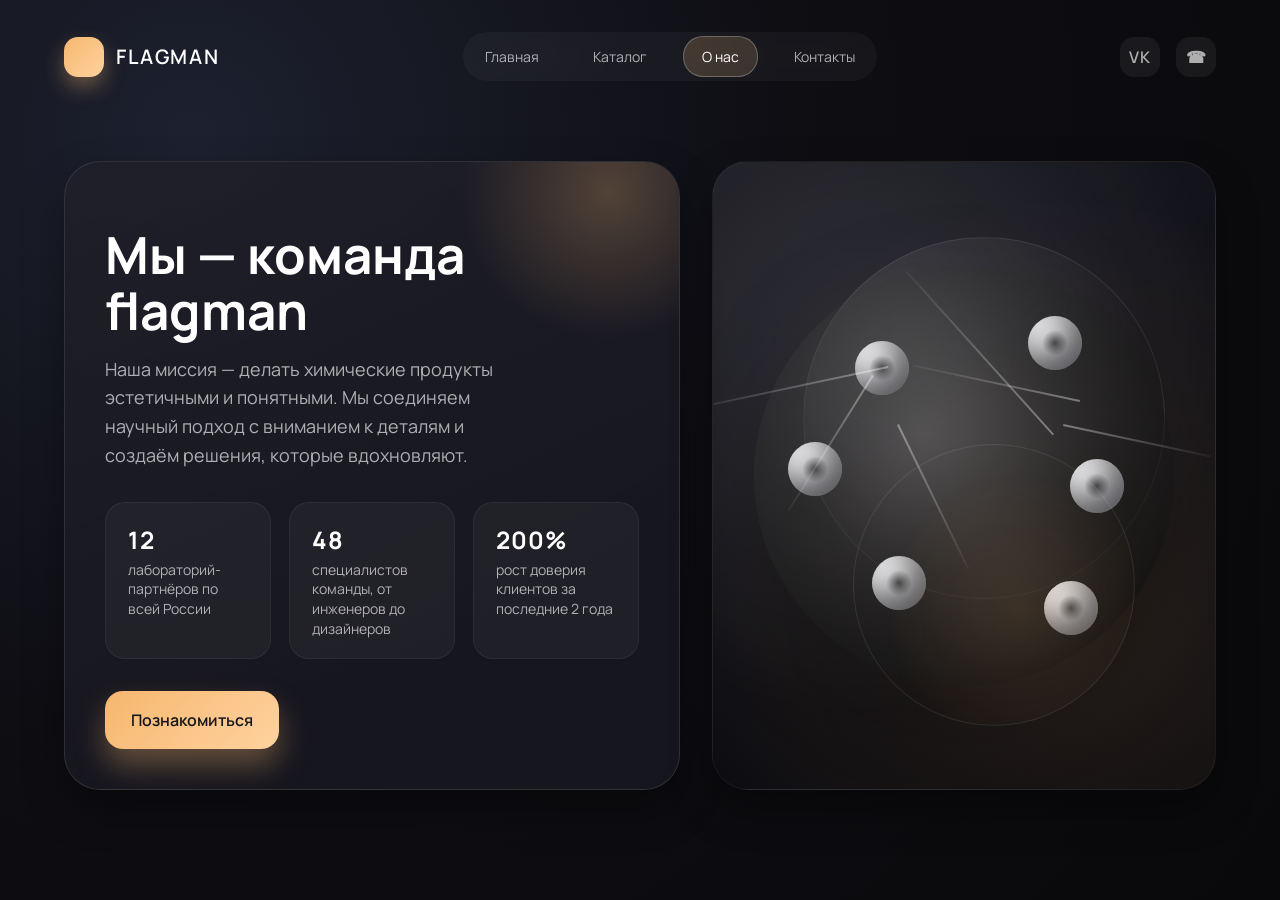
==== pages/about.html @ 13f6aa54 "Create flagman landing hero and scaffold pages" ====
<!DOCTYPE html>
<html lang="ru">
  <head>
    <meta charset="UTF-8" />
    <meta name="viewport" content="width=device-width, initial-scale=1.0" />
    <title>О компании — flagman</title>
    <link rel="preconnect" href="https://fonts.googleapis.com" />
    <link rel="preconnect" href="https://fonts.gstatic.com" crossorigin />
    <link href="https://fonts.googleapis.com/css2?family=Manrope:wght@400;500;600;700&display=swap" rel="stylesheet" />
    <link rel="stylesheet" href="../assets/css/style.css" />
  </head>
  <body>
    <header>
      <nav class="navbar">
        <a class="brand" href="../index.html">flagman</a>
        <div class="nav-links">
          <a class="nav-link" href="../index.html">Главная</a>
          <a class="nav-link" href="catalog.html">Каталог</a>
          <a class="nav-link is-active" href="about.html">О нас</a>
          <a class="nav-link" href="contacts.html">Контакты</a>
        </div>
        <div class="social-links">
          <a class="social-circle" href="https://vk.com">VK</a>
          <a class="social-circle" href="tel:+73472000000">☎</a>
        </div>
      </nav>
    </header>
    <main class="main-wrapper">
      <section class="hero">
        <div class="hero-card">
          <h1>Мы — команда flagman</h1>
          <p>
            Наша миссия — делать химические продукты эстетичными и понятными. Мы соединяем научный подход с вниманием к деталям и
            создаём решения, которые вдохновляют.
          </p>
          <div class="stats-grid">
            <article class="stat-card">
              <strong>12</strong>
              <span>лабораторий-партнёров по всей России</span>
            </article>
            <article class="stat-card">
              <strong>48</strong>
              <span>специалистов команды, от инженеров до дизайнеров</span>
            </article>
            <article class="stat-card">
              <strong>200%</strong>
              <span>рост доверия клиентов за последние 2&nbsp;года</span>
            </article>
          </div>
          <a class="cta-button" href="contacts.html">Познакомиться</a>
        </div>
        <div class="hero-visual" aria-hidden="true">
          <div class="molecule">
            <span class="atom"></span>
            <span class="atom"></span>
            <span class="atom"></span>
            <span class="atom"></span>
            <span class="atom"></span>
            <span class="atom"></span>
            <span class="connector"></span>
            <span class="connector"></span>
            <span class="connector"></span>
            <span class="connector"></span>
            <span class="connector"></span>
            <span class="connector"></span>
          </div>
        </div>
      </section>
    </main>
  </body>
</html>
---- assets/css/style.css ----
:root {
  color-scheme: dark;
  --background: #0f0f12;
  --surface: #1b1b21;
  --surface-highlight: #20202a;
  --text-primary: #ffffff;
  --text-secondary: rgba(255, 255, 255, 0.65);
  --accent: #f6b76f;
  --accent-strong: #ffd29f;
  --border-soft: rgba(255, 255, 255, 0.1);
  --border-strong: rgba(255, 255, 255, 0.25);
  --shadow-soft: 0 20px 40px rgba(0, 0, 0, 0.35);
  --font-sans: "Manrope", "Inter", "Segoe UI", sans-serif;
}

* {
  box-sizing: border-box;
}

body {
  margin: 0;
  min-height: 100vh;
  font-family: var(--font-sans);
  background: radial-gradient(circle at 15% 15%, #1d202f 0%, #0e0e13 45%, #09090b 100%);
  color: var(--text-primary);
  display: flex;
  flex-direction: column;
}

a {
  color: inherit;
  text-decoration: none;
}

header {
  padding: 32px 64px;
}

.main-wrapper {
  flex: 1;
  display: flex;
  flex-direction: column;
  padding: 0 64px 64px;
}

.navbar {
  display: flex;
  align-items: center;
  justify-content: space-between;
  max-width: 1200px;
  margin: 0 auto;
}

.brand {
  display: inline-flex;
  align-items: center;
  gap: 12px;
  font-weight: 600;
  font-size: 20px;
  letter-spacing: 0.08em;
  text-transform: uppercase;
}

.brand::before {
  content: "";
  width: 40px;
  height: 40px;
  border-radius: 14px;
  background: linear-gradient(135deg, var(--accent), var(--accent-strong));
  box-shadow: 0 10px 20px rgba(246, 183, 111, 0.35);
}

.nav-links {
  display: flex;
  align-items: center;
  gap: 18px;
  padding: 4px;
  background: rgba(255, 255, 255, 0.04);
  border-radius: 24px;
  backdrop-filter: blur(8px);
}

.nav-link {
  padding: 10px 18px;
  border-radius: 20px;
  font-size: 14px;
  color: var(--text-secondary);
  transition: color 0.25s ease, background-color 0.25s ease;
}

.nav-link.is-active {
  background: linear-gradient(135deg, rgba(246, 183, 111, 0.2), rgba(255, 210, 159, 0.15));
  color: var(--text-primary);
  border: 1px solid var(--border-strong);
}

.nav-link:hover {
  color: var(--text-primary);
}

.social-links {
  display: flex;
  align-items: center;
  gap: 16px;
}

.social-circle {
  width: 40px;
  height: 40px;
  border-radius: 14px;
  display: flex;
  align-items: center;
  justify-content: center;
  background: rgba(255, 255, 255, 0.06);
  color: var(--text-secondary);
  font-weight: 600;
  letter-spacing: 0.04em;
  transition: transform 0.3s ease, background 0.3s ease;
}

.social-circle:hover {
  transform: translateY(-4px);
  background: rgba(255, 255, 255, 0.12);
}

.hero {
  display: grid;
  grid-template-columns: 1.1fr 0.9fr;
  gap: 32px;
  align-items: stretch;
  max-width: 1200px;
  margin: 48px auto 0;
}

.hero-card {
  background: linear-gradient(155deg, rgba(32, 32, 42, 0.85) 0%, rgba(23, 23, 31, 0.95) 75%);
  border-radius: 36px;
  padding: 40px;
  border: 1px solid var(--border-soft);
  box-shadow: var(--shadow-soft);
  position: relative;
  overflow: hidden;
  isolation: isolate;
}

.hero-card::before {
  content: "";
  position: absolute;
  inset: -120px -80px auto auto;
  width: 300px;
  height: 300px;
  background: radial-gradient(circle, rgba(246, 183, 111, 0.25), transparent 70%);
  z-index: -1;
}

.hero-card header {
  padding: 0;
  margin-bottom: 36px;
}

.hero-card-nav {
  display: flex;
  gap: 12px;
  background: rgba(255, 255, 255, 0.04);
  border-radius: 20px;
  padding: 6px;
  width: fit-content;
}

.hero-card-nav a {
  padding: 10px 16px;
  border-radius: 16px;
  font-size: 13px;
  color: var(--text-secondary);
  transition: background 0.25s ease, color 0.25s ease;
}

.hero-card-nav a.is-active {
  background: rgba(255, 255, 255, 0.12);
  color: var(--text-primary);
}

.hero-card h1 {
  font-size: clamp(36px, 4vw, 54px);
  line-height: 1.1;
  margin: 24px 0 16px;
}

.hero-card p {
  color: var(--text-secondary);
  margin: 0 0 32px;
  font-size: 18px;
  line-height: 1.6;
  max-width: 420px;
}

.stats-grid {
  display: grid;
  grid-template-columns: repeat(3, minmax(0, 1fr));
  gap: 18px;
  margin-bottom: 32px;
}

.stat-card {
  background: rgba(255, 255, 255, 0.04);
  border-radius: 20px;
  padding: 20px 22px;
  border: 1px solid rgba(255, 255, 255, 0.06);
  display: flex;
  flex-direction: column;
  gap: 4px;
}

.stat-card strong {
  font-size: 24px;
  letter-spacing: 0.04em;
}

.stat-card span {
  color: var(--text-secondary);
  font-size: 14px;
  line-height: 1.4;
}

.cta-button {
  display: inline-flex;
  align-items: center;
  justify-content: center;
  gap: 12px;
  padding: 18px 26px;
  font-size: 16px;
  font-weight: 600;
  color: #16161d;
  background: linear-gradient(135deg, var(--accent), var(--accent-strong));
  border-radius: 18px;
  border: none;
  cursor: pointer;
  transition: transform 0.3s ease, box-shadow 0.3s ease;
  box-shadow: 0 16px 30px rgba(246, 183, 111, 0.35);
}

.cta-button:hover {
  transform: translateY(-2px);
  box-shadow: 0 20px 40px rgba(246, 183, 111, 0.45);
}

.hero-visual {
  position: relative;
  border-radius: 36px;
  background: radial-gradient(circle at 30% 30%, rgba(255, 255, 255, 0.12), transparent 65%),
    radial-gradient(circle at 70% 70%, rgba(246, 183, 111, 0.12), transparent 72%),
    linear-gradient(160deg, rgba(24, 24, 32, 0.92), rgba(9, 9, 13, 0.96));
  border: 1px solid rgba(255, 255, 255, 0.05);
  overflow: hidden;
  min-height: 520px;
  display: flex;
  align-items: center;
  justify-content: center;
  box-shadow: var(--shadow-soft);
}

.hero-visual::before,
.hero-visual::after {
  content: "";
  position: absolute;
  border-radius: 50%;
  border: 1px solid rgba(255, 255, 255, 0.15);
  opacity: 0.6;
}

.hero-visual::before {
  width: 360px;
  height: 360px;
  top: 12%;
  left: 18%;
  background: radial-gradient(circle at 30% 30%, rgba(255, 255, 255, 0.2), transparent 65%);
}

.hero-visual::after {
  width: 280px;
  height: 280px;
  bottom: 10%;
  right: 16%;
  background: radial-gradient(circle at 60% 60%, rgba(246, 183, 111, 0.2), transparent 60%);
}

.molecule {
  position: relative;
  width: 420px;
  aspect-ratio: 1;
  border-radius: 50%;
  background: radial-gradient(circle at 40% 40%, rgba(255, 255, 255, 0.15), rgba(0, 0, 0, 0.65));
  display: grid;
  place-items: center;
  filter: drop-shadow(0 24px 40px rgba(0, 0, 0, 0.55));
}

.atom {
  position: absolute;
  width: 54px;
  height: 54px;
  border-radius: 50%;
  background: linear-gradient(145deg, rgba(255, 255, 255, 0.92), rgba(180, 180, 189, 0.85));
  box-shadow: inset -12px -12px 24px rgba(0, 0, 0, 0.45);
}

.atom::after {
  content: "";
  position: absolute;
  inset: 14px;
  border-radius: 50%;
  background: radial-gradient(circle, rgba(0, 0, 0, 0.6), transparent 70%);
}

.atom:nth-child(1) { top: 18%; left: 24%; }
.atom:nth-child(2) { top: 12%; right: 22%; }
.atom:nth-child(3) { top: 42%; left: 8%; }
.atom:nth-child(4) { top: 46%; right: 12%; }
.atom:nth-child(5) { bottom: 18%; left: 28%; }
.atom:nth-child(6) { bottom: 12%; right: 18%; }

.connector {
  position: absolute;
  width: 2px;
  background: linear-gradient(180deg, rgba(255, 255, 255, 0.45), rgba(255, 255, 255, 0.05));
  transform-origin: top left;
  opacity: 0.85;
}

.connector:nth-child(7) { top: 26%; left: 28%; height: 160px; transform: rotate(32deg); }
.connector:nth-child(8) { top: 24%; left: 32%; height: 210px; transform: rotate(78deg); }
.connector:nth-child(9) { top: 32%; right: 22%; height: 170px; transform: rotate(102deg); }
.connector:nth-child(10) { top: 40%; right: 28%; height: 220px; transform: rotate(138deg); }
.connector:nth-child(11) { bottom: 24%; left: 34%; height: 160px; transform: rotate(-26deg); }
.connector:nth-child(12) { bottom: 26%; right: 26%; height: 150px; transform: rotate(-78deg); }

@media (max-width: 1200px) {
  header {
    padding: 32px;
  }

  .main-wrapper {
    padding: 0 32px 48px;
  }

  .hero {
    grid-template-columns: 1fr;
  }

  .hero-visual {
    order: -1;
    min-height: 400px;
  }

  .molecule {
    width: min(420px, 75vw);
  }
}

@media (max-width: 768px) {
  header {
    padding: 24px 20px;
  }

  .main-wrapper {
    padding: 0 20px 40px;
  }

  .navbar {
    flex-direction: column;
    gap: 24px;
  }

  .nav-links {
    width: 100%;
    justify-content: center;
  }

  .hero-card {
    padding: 32px;
  }

  .stats-grid {
    grid-template-columns: 1fr;
  }

  .hero-visual {
    border-radius: 28px;
  }
}

@media (max-width: 480px) {
  .nav-links {
    flex-wrap: wrap;
    gap: 12px;
  }

  .hero-card-nav {
    flex-wrap: wrap;
  }

  .cta-button {
    width: 100%;
  }
}

.stat-card input {
  margin-top: 8px;
  padding: 14px 16px;
  border-radius: 14px;
  border: 1px solid rgba(255, 255, 255, 0.08);
  background: rgba(255, 255, 255, 0.04);
  color: var(--text-primary);
  font-size: 15px;
  font-family: inherit;
}

.stat-card input::placeholder {
  color: rgba(255, 255, 255, 0.45);
}

.stat-card input:focus {
  outline: none;
  border-color: rgba(246, 183, 111, 0.45);
  box-shadow: 0 0 0 3px rgba(246, 183, 111, 0.2);
}

form.stats-grid {
  margin-bottom: 28px;
}

.stats-grid .cta-button {
  grid-column: span 3;
  justify-self: start;
  border: none;
}

@media (max-width: 768px) {
  .stats-grid .cta-button {
    grid-column: span 1;
    justify-self: stretch;
  }
}
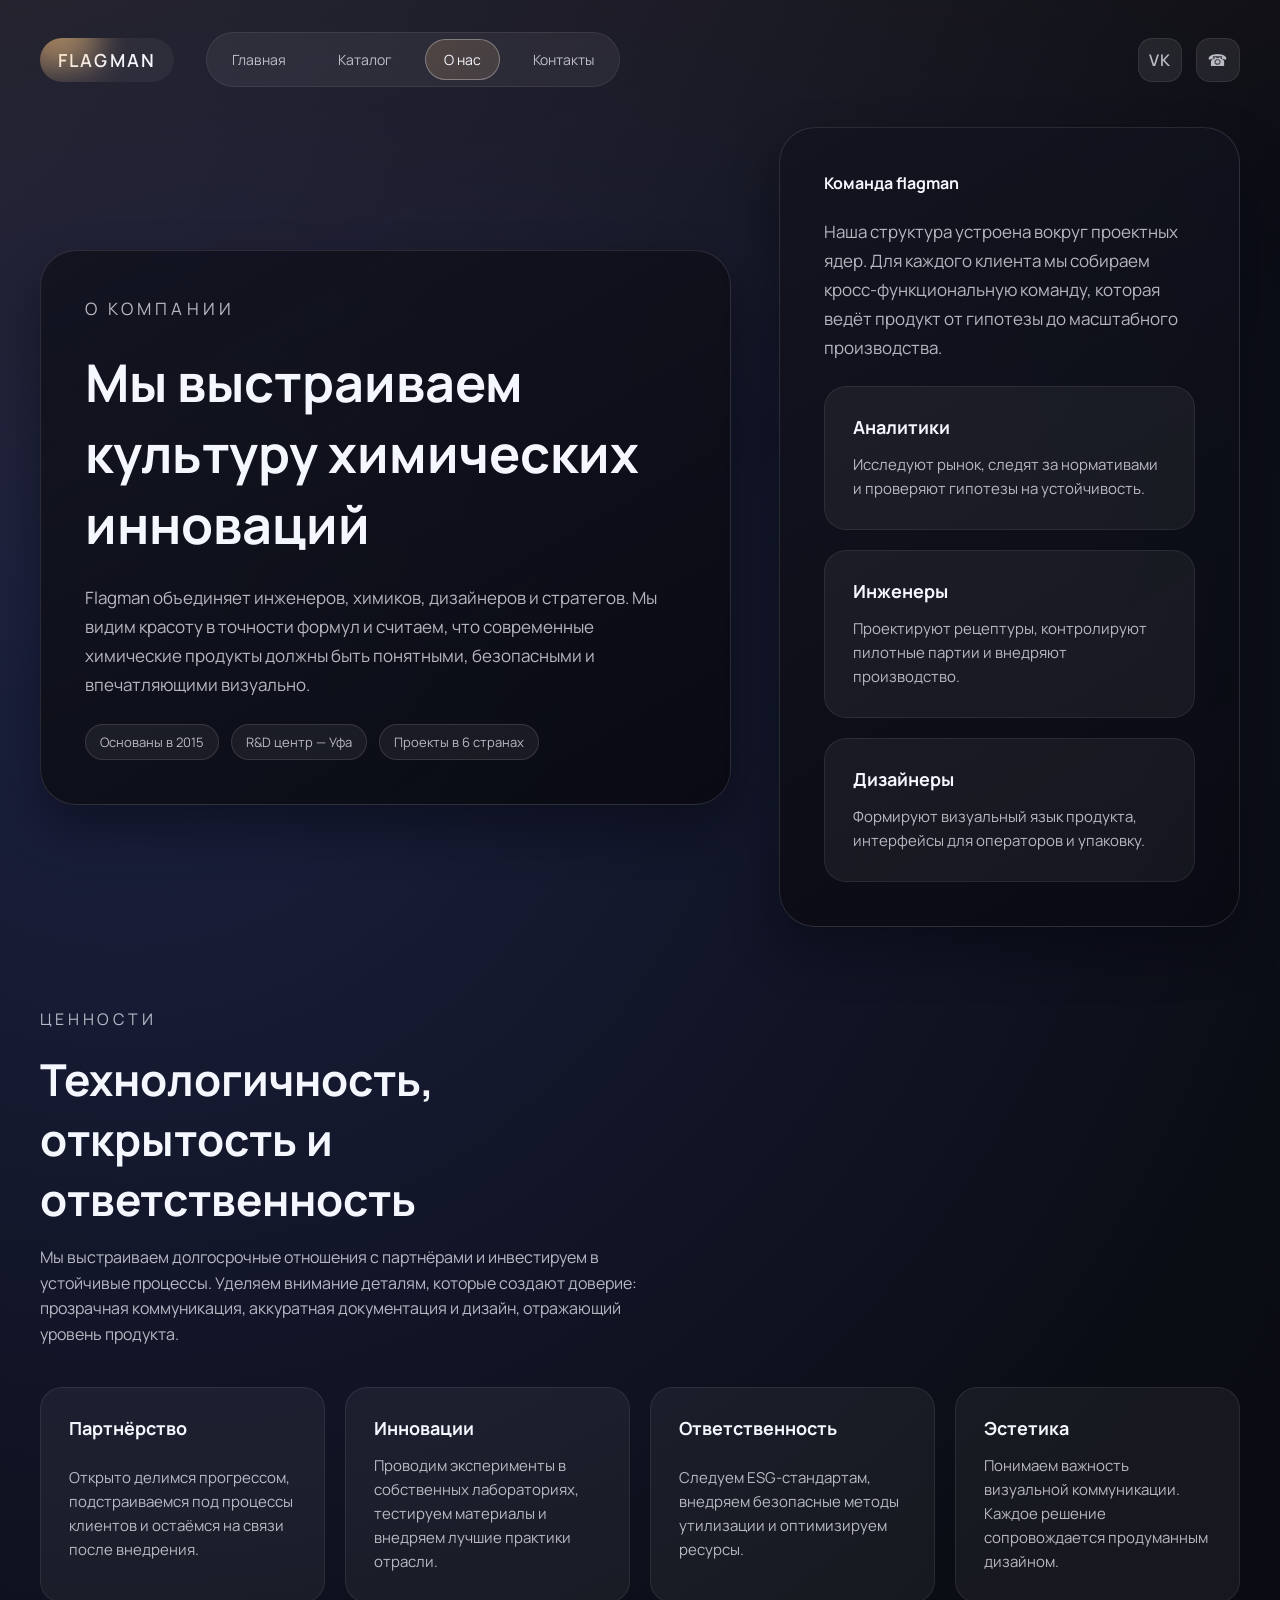
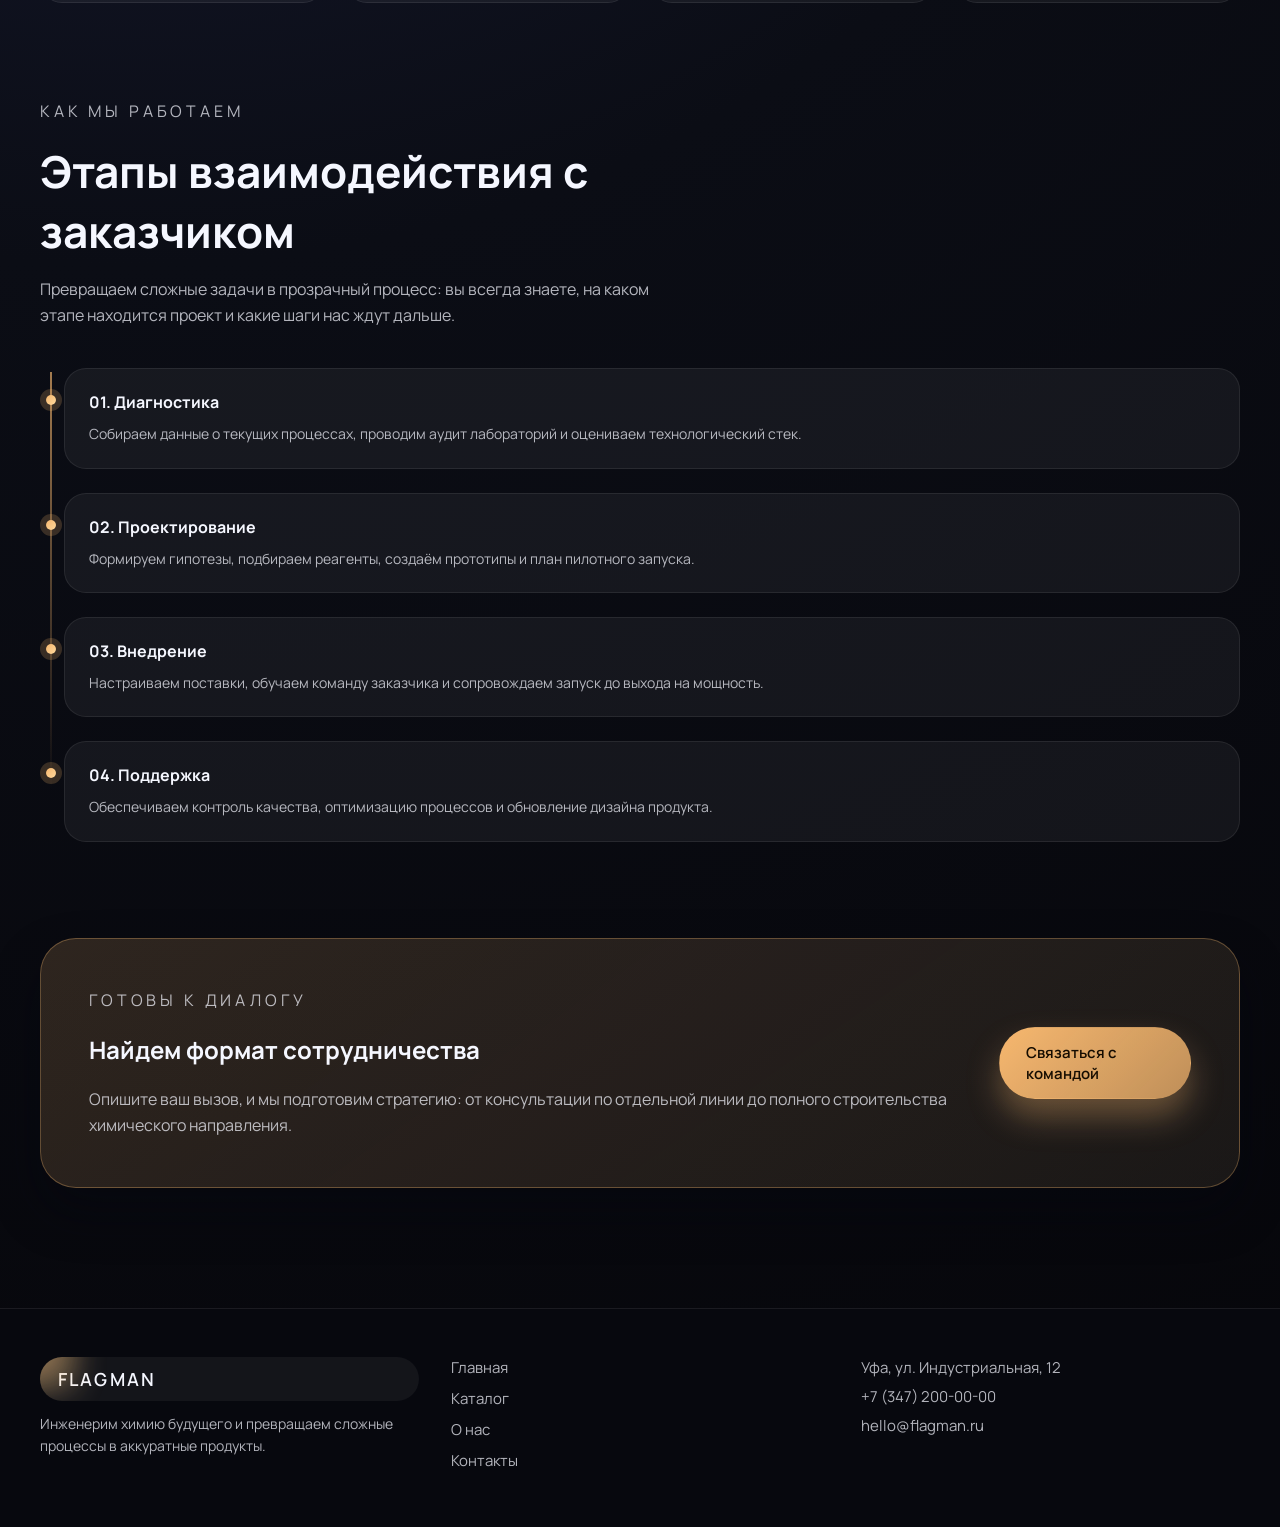
==== commit 53d7badf: "Refine layout and content across Flagman site" ====
--- a/pages/about.html
+++ b/pages/about.html
@@ -6,66 +6,163 @@
     <title>О компании — flagman</title>
     <link rel="preconnect" href="https://fonts.googleapis.com" />
     <link rel="preconnect" href="https://fonts.gstatic.com" crossorigin />
-    <link href="https://fonts.googleapis.com/css2?family=Manrope:wght@400;500;600;700&display=swap" rel="stylesheet" />
+    <link
+      href="https://fonts.googleapis.com/css2?family=Manrope:wght@400;500;600;700&display=swap"
+      rel="stylesheet"
+    />
     <link rel="stylesheet" href="../assets/css/style.css" />
   </head>
   <body>
-    <header>
-      <nav class="navbar">
-        <a class="brand" href="../index.html">flagman</a>
-        <div class="nav-links">
-          <a class="nav-link" href="../index.html">Главная</a>
-          <a class="nav-link" href="catalog.html">Каталог</a>
-          <a class="nav-link is-active" href="about.html">О нас</a>
-          <a class="nav-link" href="contacts.html">Контакты</a>
+    <header class="site-header">
+      <div class="container">
+        <nav class="navbar" aria-label="Основная навигация">
+          <a class="brand" href="../index.html">flagman</a>
+          <div class="navbar__menu">
+            <a class="menu-link" href="../index.html">Главная</a>
+            <a class="menu-link" href="catalog.html">Каталог</a>
+            <a class="menu-link is-current" href="about.html">О нас</a>
+            <a class="menu-link" href="contacts.html">Контакты</a>
+          </div>
+          <div class="navbar__actions">
+            <a class="circle-link" href="https://vk.com" aria-label="Мы во ВКонтакте">VK</a>
+            <a class="circle-link" href="tel:+73472000000" aria-label="Позвонить">☎</a>
+          </div>
+        </nav>
+      </div>
+    </header>
+
+    <main class="site-main">
+      <section class="page-hero">
+        <div class="container page-hero__layout">
+          <div class="page-hero__card">
+            <p class="eyebrow">О компании</p>
+            <h1>Мы выстраиваем культуру химических инноваций</h1>
+            <p>
+              Flagman объединяет инженеров, химиков, дизайнеров и стратегов. Мы видим красоту в точности формул и считаем, что современные химические продукты должны быть понятными, безопасными и впечатляющими визуально.
+            </p>
+            <div class="badge-list" role="list">
+              <span class="badge" role="listitem">Основаны в 2015</span>
+              <span class="badge" role="listitem">R&amp;D центр — Уфа</span>
+              <span class="badge" role="listitem">Проекты в 6 странах</span>
+            </div>
+          </div>
+          <div class="page-hero__card">
+            <strong>Команда flagman</strong>
+            <p>
+              Наша структура устроена вокруг проектных ядер. Для каждого клиента мы собираем кросс-функциональную команду, которая ведёт продукт от гипотезы до масштабного производства.
+            </p>
+            <div class="values-grid">
+              <div class="values-card">
+                <strong>Аналитики</strong>
+                <p>Исследуют рынок, следят за нормативами и проверяют гипотезы на устойчивость.</p>
+              </div>
+              <div class="values-card">
+                <strong>Инженеры</strong>
+                <p>Проектируют рецептуры, контролируют пилотные партии и внедряют производство.</p>
+              </div>
+              <div class="values-card">
+                <strong>Дизайнеры</strong>
+                <p>Формируют визуальный язык продукта, интерфейсы для операторов и упаковку.</p>
+              </div>
+            </div>
+          </div>
         </div>
-        <div class="social-links">
-          <a class="social-circle" href="https://vk.com">VK</a>
-          <a class="social-circle" href="tel:+73472000000">☎</a>
-        </div>
-      </nav>
-    </header>
-    <main class="main-wrapper">
-      <section class="hero">
-        <div class="hero-card">
-          <h1>Мы — команда flagman</h1>
-          <p>
-            Наша миссия — делать химические продукты эстетичными и понятными. Мы соединяем научный подход с вниманием к деталям и
-            создаём решения, которые вдохновляют.
-          </p>
-          <div class="stats-grid">
-            <article class="stat-card">
-              <strong>12</strong>
-              <span>лабораторий-партнёров по всей России</span>
+      </section>
+
+      <section class="section">
+        <div class="container">
+          <div class="section-header">
+            <p class="eyebrow">Ценности</p>
+            <h2>Технологичность, открытость и ответственность</h2>
+            <p>
+              Мы выстраиваем долгосрочные отношения с партнёрами и инвестируем в устойчивые процессы. Уделяем внимание деталям, которые создают доверие: прозрачная коммуникация, аккуратная документация и дизайн, отражающий уровень продукта.
+            </p>
+          </div>
+          <div class="values-grid">
+            <article class="values-card">
+              <strong>Партнёрство</strong>
+              <p>Открыто делимся прогрессом, подстраиваемся под процессы клиентов и остаёмся на связи после внедрения.</p>
             </article>
-            <article class="stat-card">
-              <strong>48</strong>
-              <span>специалистов команды, от инженеров до дизайнеров</span>
+            <article class="values-card">
+              <strong>Инновации</strong>
+              <p>Проводим эксперименты в собственных лабораториях, тестируем материалы и внедряем лучшие практики отрасли.</p>
             </article>
-            <article class="stat-card">
-              <strong>200%</strong>
-              <span>рост доверия клиентов за последние 2&nbsp;года</span>
+            <article class="values-card">
+              <strong>Ответственность</strong>
+              <p>Следуем ESG-стандартам, внедряем безопасные методы утилизации и оптимизируем ресурсы.</p>
+            </article>
+            <article class="values-card">
+              <strong>Эстетика</strong>
+              <p>Понимаем важность визуальной коммуникации. Каждое решение сопровождается продуманным дизайном.</p>
             </article>
           </div>
-          <a class="cta-button" href="contacts.html">Познакомиться</a>
         </div>
-        <div class="hero-visual" aria-hidden="true">
-          <div class="molecule">
-            <span class="atom"></span>
-            <span class="atom"></span>
-            <span class="atom"></span>
-            <span class="atom"></span>
-            <span class="atom"></span>
-            <span class="atom"></span>
-            <span class="connector"></span>
-            <span class="connector"></span>
-            <span class="connector"></span>
-            <span class="connector"></span>
-            <span class="connector"></span>
-            <span class="connector"></span>
+      </section>
+
+      <section class="section">
+        <div class="container">
+          <div class="section-header">
+            <p class="eyebrow">Как мы работаем</p>
+            <h2>Этапы взаимодействия с заказчиком</h2>
+            <p>
+              Превращаем сложные задачи в прозрачный процесс: вы всегда знаете, на каком этапе находится проект и какие шаги нас ждут дальше.
+            </p>
+          </div>
+          <div class="timeline">
+            <article class="timeline-item">
+              <strong>01. Диагностика</strong>
+              <p>Собираем данные о текущих процессах, проводим аудит лабораторий и оцениваем технологический стек.</p>
+            </article>
+            <article class="timeline-item">
+              <strong>02. Проектирование</strong>
+              <p>Формируем гипотезы, подбираем реагенты, создаём прототипы и план пилотного запуска.</p>
+            </article>
+            <article class="timeline-item">
+              <strong>03. Внедрение</strong>
+              <p>Настраиваем поставки, обучаем команду заказчика и сопровождаем запуск до выхода на мощность.</p>
+            </article>
+            <article class="timeline-item">
+              <strong>04. Поддержка</strong>
+              <p>Обеспечиваем контроль качества, оптимизацию процессов и обновление дизайна продукта.</p>
+            </article>
+          </div>
+        </div>
+      </section>
+
+      <section class="section cta">
+        <div class="container">
+          <div class="cta__card">
+            <div>
+              <p class="eyebrow">Готовы к диалогу</p>
+              <h2>Найдем формат сотрудничества</h2>
+              <p>
+                Опишите ваш вызов, и мы подготовим стратегию: от консультации по отдельной линии до полного строительства химического направления.
+              </p>
+            </div>
+            <a class="button button--accent" href="contacts.html">Связаться с командой</a>
           </div>
         </div>
       </section>
     </main>
+
+    <footer class="site-footer">
+      <div class="container footer__grid">
+        <div class="footer__brand">
+          <a class="brand" href="../index.html">flagman</a>
+          <p>Инженерим химию будущего и превращаем сложные процессы в аккуратные продукты.</p>
+        </div>
+        <div class="footer__links">
+          <a href="../index.html">Главная</a>
+          <a href="catalog.html">Каталог</a>
+          <a href="about.html">О нас</a>
+          <a href="contacts.html">Контакты</a>
+        </div>
+        <div class="footer__contact">
+          <span>Уфа, ул. Индустриальная, 12</span>
+          <a href="tel:+73472000000">+7 (347) 200-00-00</a>
+          <a href="mailto:hello@flagman.ru">hello@flagman.ru</a>
+        </div>
+      </div>
+    </footer>
   </body>
 </html>
--- a/assets/css/style.css
+++ b/assets/css/style.css
@@ -1,19 +1,26 @@
 :root {
   color-scheme: dark;
-  --background: #0f0f12;
-  --surface: #1b1b21;
-  --surface-highlight: #20202a;
-  --text-primary: #ffffff;
-  --text-secondary: rgba(255, 255, 255, 0.65);
+  --bg-primary: #07070b;
+  --bg-elevated: #11121b;
+  --bg-soft: rgba(255, 255, 255, 0.04);
+  --bg-gradient: radial-gradient(circle at 10% 20%, #1c2140 0%, #0b0d15 45%, #06060a 100%);
+  --text-primary: #f5f7ff;
+  --text-secondary: rgba(245, 247, 255, 0.72);
   --accent: #f6b76f;
-  --accent-strong: #ffd29f;
-  --border-soft: rgba(255, 255, 255, 0.1);
-  --border-strong: rgba(255, 255, 255, 0.25);
-  --shadow-soft: 0 20px 40px rgba(0, 0, 0, 0.35);
-  --font-sans: "Manrope", "Inter", "Segoe UI", sans-serif;
-}
-
-* {
+  --accent-strong: #ffd89b;
+  --outline: rgba(255, 255, 255, 0.12);
+  --outline-strong: rgba(255, 255, 255, 0.32);
+  --shadow: 0 24px 48px rgba(4, 7, 16, 0.45);
+  --radius-lg: 36px;
+  --radius-md: 22px;
+  --radius-sm: 14px;
+  --font-sans: "Manrope", "Inter", "Segoe UI", system-ui, -apple-system, sans-serif;
+  --transition: 0.25s ease;
+}
+
+*,
+*::before,
+*::after {
   box-sizing: border-box;
 }
 
@@ -21,423 +28,962 @@
   margin: 0;
   min-height: 100vh;
   font-family: var(--font-sans);
-  background: radial-gradient(circle at 15% 15%, #1d202f 0%, #0e0e13 45%, #09090b 100%);
+  background: var(--bg-gradient);
   color: var(--text-primary);
   display: flex;
   flex-direction: column;
 }
 
+body::before {
+  content: "";
+  position: fixed;
+  inset: 0;
+  background: linear-gradient(160deg, rgba(246, 183, 111, 0.08), transparent 55%);
+  pointer-events: none;
+  z-index: -1;
+}
+
 a {
   color: inherit;
   text-decoration: none;
 }
 
-header {
-  padding: 32px 64px;
-}
-
-.main-wrapper {
-  flex: 1;
-  display: flex;
-  flex-direction: column;
-  padding: 0 64px 64px;
+img {
+  max-width: 100%;
+  display: block;
+  border-radius: inherit;
+}
+
+p {
+  margin: 0;
+}
+
+.site-header {
+  padding: 32px 0 16px;
+}
+
+.container {
+  width: min(1200px, 100% - 64px);
+  margin: 0 auto;
 }
 
 .navbar {
   display: flex;
   align-items: center;
-  justify-content: space-between;
-  max-width: 1200px;
-  margin: 0 auto;
+  gap: 32px;
 }
 
 .brand {
   display: inline-flex;
   align-items: center;
   gap: 12px;
+  padding: 10px 18px;
+  border-radius: var(--radius-md);
+  background: rgba(255, 255, 255, 0.05);
+  letter-spacing: 0.12em;
   font-weight: 600;
-  font-size: 20px;
-  letter-spacing: 0.08em;
+  font-size: 18px;
   text-transform: uppercase;
+  position: relative;
+  overflow: hidden;
 }
 
 .brand::before {
   content: "";
-  width: 40px;
-  height: 40px;
-  border-radius: 14px;
-  background: linear-gradient(135deg, var(--accent), var(--accent-strong));
-  box-shadow: 0 10px 20px rgba(246, 183, 111, 0.35);
-}
-
-.nav-links {
+  position: absolute;
+  inset: -90% auto auto -10%;
+  width: 72px;
+  height: 72px;
+  background: linear-gradient(135deg, rgba(246, 183, 111, 0.9), rgba(255, 216, 155, 0.4));
+  filter: blur(16px);
+  opacity: 0.85;
+}
+
+.navbar__menu {
   display: flex;
   align-items: center;
-  gap: 18px;
-  padding: 4px;
-  background: rgba(255, 255, 255, 0.04);
-  border-radius: 24px;
-  backdrop-filter: blur(8px);
-}
-
-.nav-link {
+  gap: 14px;
+  padding: 6px;
+  background: rgba(255, 255, 255, 0.06);
+  border-radius: 999px;
+  border: 1px solid rgba(255, 255, 255, 0.08);
+  backdrop-filter: blur(10px);
+}
+
+.menu-link {
   padding: 10px 18px;
-  border-radius: 20px;
+  border-radius: 999px;
   font-size: 14px;
   color: var(--text-secondary);
-  transition: color 0.25s ease, background-color 0.25s ease;
-}
-
-.nav-link.is-active {
-  background: linear-gradient(135deg, rgba(246, 183, 111, 0.2), rgba(255, 210, 159, 0.15));
+  transition: background-color var(--transition), color var(--transition), border var(--transition);
+  border: 1px solid transparent;
+}
+
+.menu-link:hover {
   color: var(--text-primary);
-  border: 1px solid var(--border-strong);
-}
-
-.nav-link:hover {
+}
+
+.menu-link.is-current {
+  border-color: var(--outline-strong);
+  background: linear-gradient(135deg, rgba(246, 183, 111, 0.18), rgba(255, 216, 155, 0.12));
   color: var(--text-primary);
 }
 
-.social-links {
+.navbar__actions {
   display: flex;
   align-items: center;
+  gap: 14px;
+  margin-left: auto;
+}
+
+.circle-link {
+  width: 44px;
+  height: 44px;
+  border-radius: var(--radius-sm);
+  display: grid;
+  place-items: center;
+  background: rgba(255, 255, 255, 0.08);
+  color: var(--text-secondary);
+  font-weight: 600;
+  letter-spacing: 0.08em;
+  transition: transform var(--transition), background var(--transition), color var(--transition);
+  border: 1px solid rgba(255, 255, 255, 0.08);
+}
+
+.circle-link:hover {
+  transform: translateY(-4px);
+  background: rgba(255, 255, 255, 0.16);
+  color: var(--text-primary);
+}
+
+.site-main {
+  flex: 1;
+}
+
+.hero {
+  padding: 16px 0 88px;
+}
+
+.hero__grid {
+  display: grid;
+  grid-template-columns: minmax(0, 1.1fr) minmax(0, 0.9fr);
+  gap: 40px;
+  align-items: stretch;
+}
+
+.hero__card {
+  background: linear-gradient(160deg, rgba(22, 24, 36, 0.9), rgba(11, 12, 20, 0.98));
+  border-radius: var(--radius-lg);
+  padding: 48px;
+  border: 1px solid var(--outline);
+  box-shadow: var(--shadow);
+  position: relative;
+  overflow: hidden;
+  display: flex;
+  flex-direction: column;
+  gap: 32px;
+}
+
+.hero__card::before {
+  content: "";
+  position: absolute;
+  width: 360px;
+  height: 360px;
+  right: -110px;
+  top: -160px;
+  border-radius: 50%;
+  background: radial-gradient(circle, rgba(246, 183, 111, 0.3), transparent 70%);
+  filter: blur(6px);
+  pointer-events: none;
+}
+
+.hero-tabs {
+  display: inline-flex;
+  gap: 12px;
+  padding: 6px;
+  background: rgba(255, 255, 255, 0.06);
+  border-radius: 999px;
+  border: 1px solid rgba(255, 255, 255, 0.08);
+  backdrop-filter: blur(12px);
+}
+
+.hero-tabs a {
+  padding: 10px 16px;
+  border-radius: 999px;
+  font-size: 13px;
+  color: var(--text-secondary);
+  transition: background-color var(--transition), color var(--transition);
+}
+
+.hero-tabs a.is-active {
+  background: rgba(255, 255, 255, 0.18);
+  color: var(--text-primary);
+}
+
+.hero__card h1 {
+  font-size: clamp(36px, 5vw, 60px);
+  margin: 0;
+  line-height: 1.08;
+}
+
+.hero__description {
+  font-size: 18px;
+  line-height: 1.65;
+  color: var(--text-secondary);
+  max-width: 460px;
+}
+
+.stats-grid {
+  display: grid;
+  grid-template-columns: repeat(3, minmax(0, 1fr));
   gap: 16px;
 }
 
-.social-circle {
-  width: 40px;
-  height: 40px;
-  border-radius: 14px;
+.stat-card {
+  background: rgba(255, 255, 255, 0.05);
+  border-radius: var(--radius-md);
+  padding: 18px 20px;
+  border: 1px solid rgba(255, 255, 255, 0.08);
+  display: flex;
+  flex-direction: column;
+  gap: 10px;
+}
+
+.stat-card strong {
+  font-size: 28px;
+  font-weight: 700;
+  letter-spacing: 0.02em;
+}
+
+.stat-card span {
+  font-size: 14px;
+  color: var(--text-secondary);
+  line-height: 1.5;
+}
+
+.button {
+  display: inline-flex;
+  align-items: center;
+  justify-content: center;
+  gap: 10px;
+  padding: 14px 26px;
+  font-weight: 600;
+  font-size: 15px;
+  border-radius: 999px;
+  border: 1px solid transparent;
+  cursor: pointer;
+  transition: transform var(--transition), background var(--transition), box-shadow var(--transition), color var(--transition), border var(--transition);
+}
+
+.button--accent {
+  background: linear-gradient(135deg, var(--accent), rgba(246, 183, 111, 0.75));
+  color: #150c00;
+  box-shadow: 0 18px 32px rgba(246, 183, 111, 0.35);
+}
+
+.button--accent:hover {
+  transform: translateY(-2px);
+  box-shadow: 0 24px 40px rgba(246, 183, 111, 0.45);
+}
+
+.button--ghost {
+  background: transparent;
+  color: var(--text-primary);
+  border-color: rgba(255, 255, 255, 0.18);
+}
+
+.button--ghost:hover {
+  background: rgba(255, 255, 255, 0.12);
+}
+
+.hero__visual {
+  background: linear-gradient(160deg, rgba(13, 15, 26, 0.92), rgba(13, 15, 24, 0.55));
+  border-radius: var(--radius-lg);
+  border: 1px solid var(--outline);
+  position: relative;
+  overflow: hidden;
   display: flex;
   align-items: center;
   justify-content: center;
-  background: rgba(255, 255, 255, 0.06);
-  color: var(--text-secondary);
-  font-weight: 600;
-  letter-spacing: 0.04em;
-  transition: transform 0.3s ease, background 0.3s ease;
-}
-
-.social-circle:hover {
-  transform: translateY(-4px);
-  background: rgba(255, 255, 255, 0.12);
-}
-
-.hero {
-  display: grid;
-  grid-template-columns: 1.1fr 0.9fr;
-  gap: 32px;
-  align-items: stretch;
-  max-width: 1200px;
-  margin: 48px auto 0;
-}
-
-.hero-card {
-  background: linear-gradient(155deg, rgba(32, 32, 42, 0.85) 0%, rgba(23, 23, 31, 0.95) 75%);
-  border-radius: 36px;
-  padding: 40px;
-  border: 1px solid var(--border-soft);
-  box-shadow: var(--shadow-soft);
-  position: relative;
-  overflow: hidden;
-  isolation: isolate;
-}
-
-.hero-card::before {
-  content: "";
-  position: absolute;
-  inset: -120px -80px auto auto;
-  width: 300px;
-  height: 300px;
-  background: radial-gradient(circle, rgba(246, 183, 111, 0.25), transparent 70%);
-  z-index: -1;
-}
-
-.hero-card header {
-  padding: 0;
-  margin-bottom: 36px;
-}
-
-.hero-card-nav {
-  display: flex;
-  gap: 12px;
-  background: rgba(255, 255, 255, 0.04);
-  border-radius: 20px;
-  padding: 6px;
-  width: fit-content;
-}
-
-.hero-card-nav a {
-  padding: 10px 16px;
-  border-radius: 16px;
-  font-size: 13px;
-  color: var(--text-secondary);
-  transition: background 0.25s ease, color 0.25s ease;
-}
-
-.hero-card-nav a.is-active {
-  background: rgba(255, 255, 255, 0.12);
-  color: var(--text-primary);
-}
-
-.hero-card h1 {
-  font-size: clamp(36px, 4vw, 54px);
-  line-height: 1.1;
-  margin: 24px 0 16px;
-}
-
-.hero-card p {
-  color: var(--text-secondary);
-  margin: 0 0 32px;
-  font-size: 18px;
-  line-height: 1.6;
-  max-width: 420px;
-}
-
-.stats-grid {
-  display: grid;
-  grid-template-columns: repeat(3, minmax(0, 1fr));
-  gap: 18px;
-  margin-bottom: 32px;
-}
-
-.stat-card {
-  background: rgba(255, 255, 255, 0.04);
-  border-radius: 20px;
-  padding: 20px 22px;
-  border: 1px solid rgba(255, 255, 255, 0.06);
-  display: flex;
-  flex-direction: column;
-  gap: 4px;
-}
-
-.stat-card strong {
-  font-size: 24px;
-  letter-spacing: 0.04em;
-}
-
-.stat-card span {
-  color: var(--text-secondary);
-  font-size: 14px;
-  line-height: 1.4;
-}
-
-.cta-button {
-  display: inline-flex;
-  align-items: center;
-  justify-content: center;
-  gap: 12px;
-  padding: 18px 26px;
-  font-size: 16px;
-  font-weight: 600;
-  color: #16161d;
-  background: linear-gradient(135deg, var(--accent), var(--accent-strong));
-  border-radius: 18px;
-  border: none;
-  cursor: pointer;
-  transition: transform 0.3s ease, box-shadow 0.3s ease;
-  box-shadow: 0 16px 30px rgba(246, 183, 111, 0.35);
-}
-
-.cta-button:hover {
-  transform: translateY(-2px);
-  box-shadow: 0 20px 40px rgba(246, 183, 111, 0.45);
-}
-
-.hero-visual {
-  position: relative;
-  border-radius: 36px;
-  background: radial-gradient(circle at 30% 30%, rgba(255, 255, 255, 0.12), transparent 65%),
-    radial-gradient(circle at 70% 70%, rgba(246, 183, 111, 0.12), transparent 72%),
-    linear-gradient(160deg, rgba(24, 24, 32, 0.92), rgba(9, 9, 13, 0.96));
-  border: 1px solid rgba(255, 255, 255, 0.05);
-  overflow: hidden;
-  min-height: 520px;
-  display: flex;
-  align-items: center;
-  justify-content: center;
-  box-shadow: var(--shadow-soft);
-}
-
-.hero-visual::before,
-.hero-visual::after {
-  content: "";
-  position: absolute;
-  border-radius: 50%;
-  border: 1px solid rgba(255, 255, 255, 0.15);
-  opacity: 0.6;
-}
-
-.hero-visual::before {
-  width: 360px;
-  height: 360px;
-  top: 12%;
-  left: 18%;
-  background: radial-gradient(circle at 30% 30%, rgba(255, 255, 255, 0.2), transparent 65%);
-}
-
-.hero-visual::after {
-  width: 280px;
-  height: 280px;
-  bottom: 10%;
-  right: 16%;
-  background: radial-gradient(circle at 60% 60%, rgba(246, 183, 111, 0.2), transparent 60%);
 }
 
 .molecule {
   position: relative;
-  width: 420px;
-  aspect-ratio: 1;
-  border-radius: 50%;
-  background: radial-gradient(circle at 40% 40%, rgba(255, 255, 255, 0.15), rgba(0, 0, 0, 0.65));
-  display: grid;
-  place-items: center;
-  filter: drop-shadow(0 24px 40px rgba(0, 0, 0, 0.55));
+  width: 320px;
+  height: 320px;
+  filter: drop-shadow(0 30px 45px rgba(0, 0, 0, 0.45));
 }
 
 .atom {
   position: absolute;
+  width: 72px;
+  height: 72px;
+  border-radius: 50%;
+  background: linear-gradient(135deg, rgba(246, 183, 111, 0.9), rgba(255, 216, 155, 0.4));
+  box-shadow: 0 18px 32px rgba(246, 183, 111, 0.38);
+  animation: float 8s ease-in-out infinite;
+}
+
+.atom:nth-child(1) {
+  top: 0;
+  left: 46%;
+}
+
+.atom:nth-child(2) {
+  bottom: 12%;
+  left: 6%;
+  animation-delay: -2s;
+}
+
+.atom:nth-child(3) {
+  bottom: 22%;
+  right: 4%;
+  animation-delay: -4s;
+}
+
+.atom:nth-child(4) {
+  top: 35%;
+  left: 18%;
   width: 54px;
   height: 54px;
-  border-radius: 50%;
-  background: linear-gradient(145deg, rgba(255, 255, 255, 0.92), rgba(180, 180, 189, 0.85));
-  box-shadow: inset -12px -12px 24px rgba(0, 0, 0, 0.45);
-}
-
-.atom::after {
-  content: "";
-  position: absolute;
-  inset: 14px;
-  border-radius: 50%;
-  background: radial-gradient(circle, rgba(0, 0, 0, 0.6), transparent 70%);
-}
-
-.atom:nth-child(1) { top: 18%; left: 24%; }
-.atom:nth-child(2) { top: 12%; right: 22%; }
-.atom:nth-child(3) { top: 42%; left: 8%; }
-.atom:nth-child(4) { top: 46%; right: 12%; }
-.atom:nth-child(5) { bottom: 18%; left: 28%; }
-.atom:nth-child(6) { bottom: 12%; right: 18%; }
+  animation-delay: -6s;
+}
+
+.atom:nth-child(5) {
+  top: 42%;
+  right: 22%;
+  width: 58px;
+  height: 58px;
+  animation-delay: -1s;
+}
+
+.atom:nth-child(6) {
+  bottom: 5%;
+  left: 50%;
+  width: 46px;
+  height: 46px;
+  animation-delay: -3s;
+}
 
 .connector {
   position: absolute;
   width: 2px;
-  background: linear-gradient(180deg, rgba(255, 255, 255, 0.45), rgba(255, 255, 255, 0.05));
-  transform-origin: top left;
-  opacity: 0.85;
-}
-
-.connector:nth-child(7) { top: 26%; left: 28%; height: 160px; transform: rotate(32deg); }
-.connector:nth-child(8) { top: 24%; left: 32%; height: 210px; transform: rotate(78deg); }
-.connector:nth-child(9) { top: 32%; right: 22%; height: 170px; transform: rotate(102deg); }
-.connector:nth-child(10) { top: 40%; right: 28%; height: 220px; transform: rotate(138deg); }
-.connector:nth-child(11) { bottom: 24%; left: 34%; height: 160px; transform: rotate(-26deg); }
-.connector:nth-child(12) { bottom: 26%; right: 26%; height: 150px; transform: rotate(-78deg); }
-
-@media (max-width: 1200px) {
-  header {
-    padding: 32px;
-  }
-
-  .main-wrapper {
-    padding: 0 32px 48px;
-  }
-
-  .hero {
+  height: 140px;
+  background: linear-gradient(180deg, rgba(255, 216, 155, 0.75), rgba(255, 216, 155, 0));
+  top: 50%;
+  left: 50%;
+  transform-origin: top;
+  transform: translate(-50%, -50%) rotate(var(--angle));
+  opacity: 0.75;
+}
+
+.connector:nth-child(7) {
+  --angle: 10deg;
+  height: 140px;
+}
+
+.connector:nth-child(8) {
+  --angle: -40deg;
+  height: 160px;
+}
+
+.connector:nth-child(9) {
+  --angle: 120deg;
+  height: 130px;
+}
+
+.connector:nth-child(10) {
+  --angle: -140deg;
+  height: 150px;
+}
+
+.connector:nth-child(11) {
+  --angle: 60deg;
+  height: 150px;
+}
+
+.connector:nth-child(12) {
+  --angle: -100deg;
+  height: 180px;
+}
+
+@keyframes float {
+  0%,
+  100% {
+    transform: translate3d(0, 0, 0) scale(1);
+  }
+  50% {
+    transform: translate3d(6px, -10px, 0) scale(1.05);
+  }
+}
+
+.section {
+  padding: 0 0 96px;
+}
+
+.section-header {
+  display: grid;
+  gap: 16px;
+  max-width: 620px;
+  margin-bottom: 40px;
+}
+
+.eyebrow {
+  letter-spacing: 0.24em;
+  text-transform: uppercase;
+  font-size: 12px;
+  color: rgba(246, 183, 111, 0.75);
+}
+
+.section-header h2 {
+  margin: 0;
+  font-size: clamp(28px, 4vw, 44px);
+}
+
+.section-header p {
+  color: var(--text-secondary);
+  font-size: 16px;
+  line-height: 1.6;
+}
+
+.about__grid {
+  display: grid;
+  grid-template-columns: minmax(0, 1fr) minmax(0, 1.05fr);
+  gap: 48px;
+  align-items: center;
+}
+
+.about__media {
+  display: grid;
+  gap: 18px;
+}
+
+.about__media-main {
+  border-radius: var(--radius-lg);
+  overflow: hidden;
+  border: 1px solid var(--outline);
+  box-shadow: var(--shadow);
+}
+
+.about__gallery {
+  display: grid;
+  grid-template-columns: repeat(3, minmax(0, 1fr));
+  gap: 18px;
+}
+
+.about-thumb {
+  background: rgba(255, 255, 255, 0.04);
+  border-radius: var(--radius-md);
+  border: 1px solid rgba(255, 255, 255, 0.08);
+  padding: 10px;
+  display: grid;
+  gap: 8px;
+  text-align: center;
+  font-size: 13px;
+  color: var(--text-secondary);
+}
+
+.about-thumb img {
+  height: 96px;
+  object-fit: cover;
+  border-radius: var(--radius-sm);
+}
+
+.about__content {
+  display: grid;
+  gap: 22px;
+}
+
+.about__content p {
+  color: var(--text-secondary);
+  line-height: 1.65;
+  font-size: 16px;
+}
+
+.about__facts {
+  display: grid;
+  grid-template-columns: repeat(2, minmax(0, 1fr));
+  gap: 16px;
+}
+
+.fact {
+  background: rgba(255, 255, 255, 0.05);
+  border-radius: var(--radius-md);
+  padding: 18px 20px;
+  border: 1px solid rgba(255, 255, 255, 0.08);
+}
+
+.fact strong {
+  display: block;
+  font-size: 26px;
+  margin-bottom: 8px;
+}
+
+.fact span {
+  color: var(--text-secondary);
+  font-size: 14px;
+  line-height: 1.5;
+}
+
+.features__grid {
+  display: grid;
+  grid-template-columns: repeat(auto-fit, minmax(220px, 1fr));
+  gap: 20px;
+}
+
+.feature-card {
+  background: rgba(255, 255, 255, 0.04);
+  border-radius: var(--radius-md);
+  padding: 26px;
+  border: 1px solid rgba(255, 255, 255, 0.08);
+  display: grid;
+  gap: 16px;
+  min-height: 220px;
+}
+
+.feature-card strong {
+  font-size: 18px;
+}
+
+.feature-card p {
+  color: var(--text-secondary);
+  line-height: 1.6;
+  font-size: 15px;
+}
+
+.cta {
+  padding-bottom: 120px;
+}
+
+.cta__card {
+  background: linear-gradient(145deg, rgba(246, 183, 111, 0.16), rgba(255, 216, 155, 0.08));
+  border: 1px solid rgba(246, 183, 111, 0.32);
+  border-radius: var(--radius-lg);
+  padding: 48px;
+  display: flex;
+  align-items: center;
+  justify-content: space-between;
+  gap: 32px;
+  box-shadow: var(--shadow);
+}
+
+.cta__card p {
+  color: var(--text-secondary);
+  font-size: 16px;
+  line-height: 1.65;
+}
+
+.site-footer {
+  padding: 48px 0 56px;
+  background: rgba(8, 9, 16, 0.8);
+  border-top: 1px solid rgba(255, 255, 255, 0.08);
+  margin-top: auto;
+}
+
+.footer__grid {
+  display: grid;
+  grid-template-columns: repeat(3, minmax(0, 1fr));
+  gap: 32px;
+  align-items: start;
+}
+
+.footer__brand {
+  display: grid;
+  gap: 12px;
+}
+
+.footer__brand p {
+  color: var(--text-secondary);
+  font-size: 14px;
+  line-height: 1.6;
+}
+
+.footer__links {
+  display: grid;
+  gap: 10px;
+  font-size: 15px;
+}
+
+.footer__links a {
+  color: var(--text-secondary);
+  transition: color var(--transition);
+}
+
+.footer__links a:hover {
+  color: var(--text-primary);
+}
+
+.footer__contact {
+  display: grid;
+  gap: 8px;
+  font-size: 15px;
+  color: var(--text-secondary);
+}
+
+.footer__contact a {
+  color: inherit;
+}
+
+.page-hero {
+  padding: 24px 0 80px;
+}
+
+.page-hero__layout {
+  display: grid;
+  grid-template-columns: minmax(0, 1.2fr) minmax(0, 0.8fr);
+  gap: 48px;
+  align-items: center;
+}
+
+.page-hero__card {
+  background: linear-gradient(150deg, rgba(19, 20, 32, 0.95), rgba(9, 10, 18, 0.92));
+  border-radius: var(--radius-lg);
+  padding: 44px;
+  border: 1px solid var(--outline);
+  box-shadow: var(--shadow);
+  display: grid;
+  gap: 24px;
+}
+
+.page-hero__card h1 {
+  margin: 0;
+  font-size: clamp(32px, 4.2vw, 52px);
+}
+
+.page-hero__card p {
+  color: var(--text-secondary);
+  font-size: 17px;
+  line-height: 1.7;
+}
+
+.badge-list {
+  display: flex;
+  flex-wrap: wrap;
+  gap: 12px;
+}
+
+.badge {
+  padding: 8px 14px;
+  border-radius: 999px;
+  border: 1px solid rgba(255, 255, 255, 0.12);
+  background: rgba(255, 255, 255, 0.06);
+  font-size: 13px;
+  color: var(--text-secondary);
+}
+
+.timeline {
+  position: relative;
+  padding-left: 24px;
+  display: grid;
+  gap: 24px;
+}
+
+.timeline::before {
+  content: "";
+  position: absolute;
+  top: 4px;
+  left: 10px;
+  bottom: 4px;
+  width: 2px;
+  background: linear-gradient(180deg, rgba(246, 183, 111, 0.65), transparent 90%);
+}
+
+.timeline-item {
+  position: relative;
+  background: rgba(255, 255, 255, 0.05);
+  border-radius: var(--radius-md);
+  border: 1px solid rgba(255, 255, 255, 0.08);
+  padding: 22px 24px;
+  display: grid;
+  gap: 10px;
+}
+
+.timeline-item::before {
+  content: "";
+  position: absolute;
+  width: 10px;
+  height: 10px;
+  border-radius: 50%;
+  background: linear-gradient(135deg, var(--accent), var(--accent-strong));
+  left: -19px;
+  top: 26px;
+  box-shadow: 0 0 0 6px rgba(246, 183, 111, 0.2);
+}
+
+.timeline-item strong {
+  font-size: 16px;
+}
+
+.timeline-item p {
+  color: var(--text-secondary);
+  font-size: 14px;
+  line-height: 1.6;
+}
+
+.values-grid {
+  display: grid;
+  grid-template-columns: repeat(auto-fit, minmax(240px, 1fr));
+  gap: 20px;
+}
+
+.values-card {
+  padding: 28px;
+  border-radius: var(--radius-md);
+  border: 1px solid rgba(255, 255, 255, 0.08);
+  background: rgba(255, 255, 255, 0.05);
+  display: grid;
+  gap: 14px;
+}
+
+.values-card strong {
+  font-size: 18px;
+}
+
+.values-card p {
+  color: var(--text-secondary);
+  font-size: 15px;
+  line-height: 1.6;
+}
+
+.catalog-grid {
+  display: grid;
+  grid-template-columns: repeat(auto-fit, minmax(220px, 1fr));
+  gap: 18px;
+}
+
+.catalog-card {
+  padding: 24px;
+  border-radius: var(--radius-md);
+  border: 1px solid rgba(255, 255, 255, 0.08);
+  background: rgba(255, 255, 255, 0.05);
+  display: grid;
+  gap: 12px;
+}
+
+.catalog-card strong {
+  font-size: 17px;
+}
+
+.catalog-card p {
+  color: var(--text-secondary);
+  font-size: 14px;
+  line-height: 1.5;
+}
+
+.catalog-card ul {
+  margin: 0;
+  padding-left: 18px;
+  color: var(--text-secondary);
+  line-height: 1.5;
+  font-size: 14px;
+}
+
+.catalog-highlight {
+  margin-top: 40px;
+  padding: 34px;
+  border-radius: var(--radius-lg);
+  border: 1px solid rgba(246, 183, 111, 0.28);
+  background: linear-gradient(145deg, rgba(246, 183, 111, 0.12), rgba(255, 255, 255, 0.02));
+  display: grid;
+  gap: 16px;
+}
+
+.catalog-highlight p {
+  color: var(--text-secondary);
+  font-size: 16px;
+  line-height: 1.6;
+}
+
+.contact-grid {
+  display: grid;
+  grid-template-columns: minmax(0, 0.9fr) minmax(0, 1.1fr);
+  gap: 36px;
+  align-items: start;
+}
+
+.contact-card {
+  padding: 32px;
+  border-radius: var(--radius-lg);
+  border: 1px solid var(--outline);
+  background: rgba(17, 18, 27, 0.9);
+  display: grid;
+  gap: 24px;
+  box-shadow: var(--shadow);
+}
+
+.contact-details {
+  display: grid;
+  gap: 12px;
+  color: var(--text-secondary);
+  font-size: 15px;
+  line-height: 1.6;
+}
+
+.contact-details a {
+  color: inherit;
+}
+
+.form-grid {
+  display: grid;
+  grid-template-columns: repeat(2, minmax(0, 1fr));
+  gap: 18px;
+}
+
+.form-field {
+  display: grid;
+  gap: 8px;
+  font-size: 14px;
+  color: var(--text-secondary);
+}
+
+.form-field input,
+.form-field textarea {
+  border-radius: var(--radius-sm);
+  border: 1px solid rgba(255, 255, 255, 0.12);
+  background: rgba(255, 255, 255, 0.06);
+  padding: 14px 16px;
+  color: var(--text-primary);
+  font-family: inherit;
+  font-size: 15px;
+  transition: border-color var(--transition), background var(--transition);
+}
+
+.form-field textarea {
+  min-height: 120px;
+  resize: vertical;
+  grid-column: span 2;
+}
+
+.form-field input:focus,
+.form-field textarea:focus {
+  outline: none;
+  border-color: rgba(246, 183, 111, 0.8);
+  background: rgba(255, 255, 255, 0.1);
+}
+
+.form-actions {
+  grid-column: span 2;
+  display: flex;
+  justify-content: flex-end;
+}
+
+@media (max-width: 1100px) {
+  .hero__grid,
+  .page-hero__layout,
+  .contact-grid {
     grid-template-columns: 1fr;
   }
 
-  .hero-visual {
-    order: -1;
-    min-height: 400px;
-  }
-
-  .molecule {
-    width: min(420px, 75vw);
-  }
-}
-
-@media (max-width: 768px) {
-  header {
-    padding: 24px 20px;
-  }
-
-  .main-wrapper {
-    padding: 0 20px 40px;
+  .hero__visual {
+    min-height: 360px;
   }
 
   .navbar {
+    flex-wrap: wrap;
+  }
+
+  .navbar__actions {
+    order: 3;
+    width: 100%;
+    justify-content: flex-end;
+  }
+}
+
+@media (max-width: 900px) {
+  .container {
+    width: min(100%, 100% - 48px);
+  }
+
+  .stats-grid {
+    grid-template-columns: repeat(auto-fit, minmax(160px, 1fr));
+  }
+
+  .about__grid {
+    grid-template-columns: 1fr;
+  }
+
+  .about__facts {
+    grid-template-columns: repeat(auto-fit, minmax(160px, 1fr));
+  }
+
+  .cta__card {
     flex-direction: column;
-    gap: 24px;
-  }
-
-  .nav-links {
+    align-items: flex-start;
+  }
+
+  .form-grid {
+    grid-template-columns: 1fr;
+  }
+
+  .form-field textarea,
+  .form-actions {
+    grid-column: span 1;
+  }
+}
+
+@media (max-width: 640px) {
+  .site-header {
+    padding: 24px 0 8px;
+  }
+
+  .navbar__menu {
     width: 100%;
-    justify-content: center;
-  }
-
-  .hero-card {
-    padding: 32px;
-  }
-
-  .stats-grid {
+    justify-content: space-between;
+  }
+
+  .hero__card,
+  .page-hero__card,
+  .contact-card,
+  .catalog-highlight,
+  .cta__card {
+    padding: 28px;
+  }
+
+  .hero__grid,
+  .contact-grid {
+    gap: 28px;
+  }
+
+  .hero-tabs,
+  .navbar__menu {
+    overflow-x: auto;
+  }
+
+  .about__gallery {
+    grid-template-columns: repeat(3, minmax(80px, 1fr));
+  }
+
+  .footer__grid {
     grid-template-columns: 1fr;
   }
-
-  .hero-visual {
-    border-radius: 28px;
-  }
 }
 
 @media (max-width: 480px) {
-  .nav-links {
-    flex-wrap: wrap;
-    gap: 12px;
-  }
-
-  .hero-card-nav {
-    flex-wrap: wrap;
-  }
-
-  .cta-button {
-    width: 100%;
-  }
-}
-
-.stat-card input {
-  margin-top: 8px;
-  padding: 14px 16px;
-  border-radius: 14px;
-  border: 1px solid rgba(255, 255, 255, 0.08);
-  background: rgba(255, 255, 255, 0.04);
-  color: var(--text-primary);
-  font-size: 15px;
-  font-family: inherit;
-}
-
-.stat-card input::placeholder {
-  color: rgba(255, 255, 255, 0.45);
-}
-
-.stat-card input:focus {
-  outline: none;
-  border-color: rgba(246, 183, 111, 0.45);
-  box-shadow: 0 0 0 3px rgba(246, 183, 111, 0.2);
-}
-
-form.stats-grid {
-  margin-bottom: 28px;
-}
-
-.stats-grid .cta-button {
-  grid-column: span 3;
-  justify-self: start;
-  border: none;
-}
-
-@media (max-width: 768px) {
-  .stats-grid .cta-button {
-    grid-column: span 1;
-    justify-self: stretch;
-  }
-}
+  .container {
+    width: min(100%, 100% - 32px);
+  }
+
+  .navbar {
+    gap: 16px;
+  }
+
+  .navbar__menu {
+    gap: 8px;
+  }
+
+  .circle-link {
+    width: 40px;
+    height: 40px;
+  }
+
+  .stats-grid,
+  .features__grid,
+  .values-grid,
+  .catalog-grid {
+    grid-template-columns: 1fr;
+  }
+
+  .about__gallery {
+    grid-template-columns: repeat(3, minmax(0, 1fr));
+  }
+}
